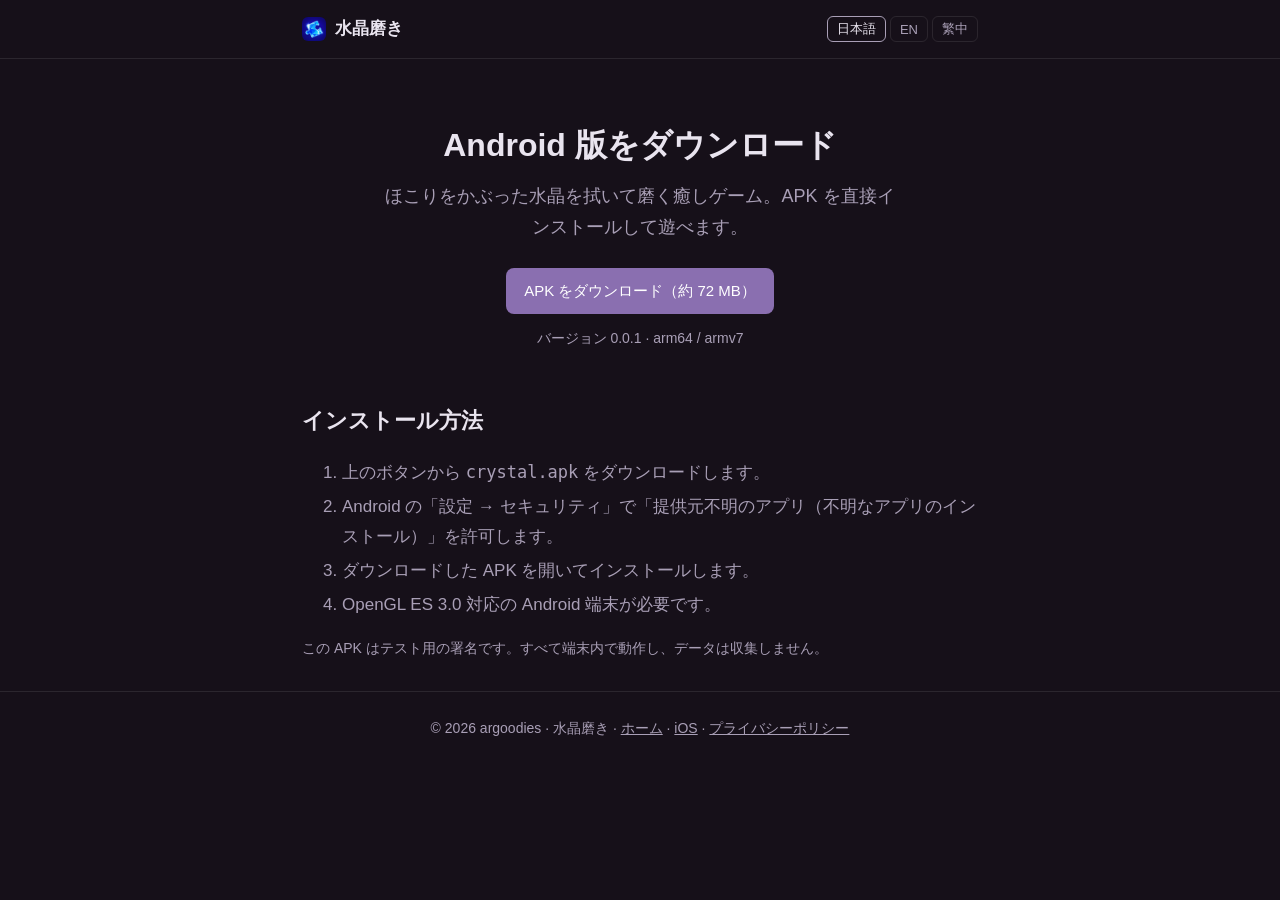
==== android.html @ 00c22265 "Pages: add Android (APK) and iOS (TestFlight) download pages android.html links to the GitHub releas" ====
<!doctype html>
<html lang="ja" data-lang="ja">
<head>
<meta charset="utf-8">
<meta name="viewport" content="width=device-width,initial-scale=1">
<title>Android ダウンロード · 水晶磨き Crystal Polish 擦水晶</title>
<meta name="description" content="水晶磨き / Crystal Polish / 擦水晶 の Android APK をダウンロード。Download the Android APK. 下載 Android APK。">
<meta property="og:title" content="Android ダウンロード · 水晶磨き / Crystal Polish / 擦水晶">
<meta property="og:type" content="website">
<meta property="og:image" content="https://argoodies.github.io/crystal-puzzle-page/icon.png">
<link rel="icon" href="icon.png">
<link rel="apple-touch-icon" href="icon.png">
<link rel="stylesheet" href="style.css">
</head>
<body>
<header class="site"><div class="wrap bar">
  <span class="brand"><img src="icon.png" alt=""><span class="lang-ja">水晶磨き</span><span class="lang-en">Crystal Polish</span><span class="lang-zh">擦水晶</span></span>
  <span class="langbtns"><button data-lang="ja">日本語</button><button data-lang="en">EN</button><button data-lang="zh">繁中</button></span>
</div></header>

<main class="wrap">
  <section class="hero">
    <h1><span class="lang-ja">Android 版をダウンロード</span><span class="lang-en">Download for Android</span><span class="lang-zh">下載 Android 版</span></h1>
    <p class="tag">
      <span class="lang-ja">ほこりをかぶった水晶を拭いて磨く癒しゲーム。APK を直接インストールして遊べます。</span>
      <span class="lang-en">A relaxing game: wipe the dust off a crystal and polish it. Install the APK directly.</span>
      <span class="lang-zh">擦去灰塵、打磨透亮水晶的癒療遊戲。直接安裝 APK 即可遊玩。</span>
    </p>
    <div class="cta">
      <a class="btn primary" href="https://github.com/argoodies/crystal-puzzle/releases/download/android-v0.0.1/crystal.apk">
        <span class="lang-ja">APK をダウンロード（約 72 MB）</span><span class="lang-en">Download APK (~72 MB)</span><span class="lang-zh">下載 APK（約 72 MB）</span>
      </a>
    </div>
    <p class="tag" style="font-size:14px;margin-top:12px">
      <span class="lang-ja">バージョン 0.0.1 · arm64 / armv7</span>
      <span class="lang-en">Version 0.0.1 · arm64 / armv7</span>
      <span class="lang-zh">版本 0.0.1 · arm64 / armv7</span>
    </p>
  </section>

  <section>
    <h2><span class="lang-ja">インストール方法</span><span class="lang-en">How to install</span><span class="lang-zh">安裝方式</span></h2>
    <div class="lang-ja"><ol class="muted">
      <li>上のボタンから <code>crystal.apk</code> をダウンロードします。</li>
      <li>Android の「設定 → セキュリティ」で「提供元不明のアプリ（不明なアプリのインストール）」を許可します。</li>
      <li>ダウンロードした APK を開いてインストールします。</li>
      <li>OpenGL ES 3.0 対応の Android 端末が必要です。</li>
    </ol></div>
    <div class="lang-en"><ol class="muted">
      <li>Tap the button above to download <code>crystal.apk</code>.</li>
      <li>In Android Settings → Security, allow "Install unknown apps" for your browser or file manager.</li>
      <li>Open the downloaded APK and install it.</li>
      <li>Requires an Android device with OpenGL ES 3.0.</li>
    </ol></div>
    <div class="lang-zh"><ol class="muted">
      <li>點上方按鈕下載 <code>crystal.apk</code>。</li>
      <li>在 Android「設定 → 安全性」允許瀏覽器或檔案管理員「安裝未知的應用程式」。</li>
      <li>開啟下載好的 APK 並安裝。</li>
      <li>需要支援 OpenGL ES 3.0 的 Android 裝置。</li>
    </ol></div>
    <p class="muted" style="font-size:14px">
      <span class="lang-ja">この APK はテスト用の署名です。すべて端末内で動作し、データは収集しません。</span>
      <span class="lang-en">This APK is signed with a test key. It runs entirely on your device and collects no data.</span>
      <span class="lang-zh">此 APK 為測試簽名。全程在你的裝置本機運行，不收集任何資料。</span>
    </p>
  </section>
</main>

<footer class="site"><div class="wrap">
  <span class="lang-ja">© 2026 argoodies · 水晶磨き · <a href="index.html">ホーム</a> · <a href="ios.html">iOS</a> · <a href="privacy.html">プライバシーポリシー</a></span>
  <span class="lang-en">© 2026 argoodies · Crystal Polish · <a href="index.html">Home</a> · <a href="ios.html">iOS</a> · <a href="privacy.html">Privacy</a></span>
  <span class="lang-zh">© 2026 argoodies · 擦水晶 · <a href="index.html">首頁</a> · <a href="ios.html">iOS</a> · <a href="privacy.html">隱私權政策</a></span>
</div></footer>
<script src="lang.js"></script>
</body>
</html>
---- style.css ----
:root{
  --bg:#161019; --panel:#1f1726; --ink:#e9e4ef; --muted:#a99fb6;
  --accent:#8a6fb0; --line:rgba(255,255,255,.09);
}
*{box-sizing:border-box}
body{
  margin:0; background:var(--bg); color:var(--ink);
  font-size:17px; line-height:1.75;
  font-family:-apple-system,BlinkMacSystemFont,"Segoe UI","PingFang SC","Noto Sans CJK SC",sans-serif;
}
a{color:var(--ink)}
a:hover{color:#fff}
.wrap{max-width:720px; margin:0 auto; padding:0 22px}

header.site{border-bottom:1px solid var(--line)}
.bar{display:flex; align-items:center; gap:12px; height:58px}
.brand{display:flex; align-items:center; gap:9px; font-weight:600}
.brand img{width:24px; height:24px; border-radius:6px}
nav.links{margin-left:auto; display:flex; gap:16px; font-size:15px}
nav.links a{color:var(--muted); text-decoration:none}
nav.links a:hover{color:var(--ink)}
.langbtns{display:flex; gap:4px; margin-left:auto}
.langbtns button{cursor:pointer; border:1px solid var(--line); background:transparent; color:var(--muted);
  border-radius:6px; padding:3px 9px; font-size:13px}
.langbtns button.active{color:var(--ink); border-color:var(--muted)}

.hero{padding:52px 0 30px; text-align:center}
h1{font-size:32px; margin:.2em 0; font-weight:700}
.tag{color:var(--muted); font-size:18px; max-width:520px; margin:.4em auto 0}
.cta{margin-top:24px; display:flex; gap:10px; justify-content:center; flex-wrap:wrap}
.btn{display:inline-block; padding:10px 18px; border-radius:8px; text-decoration:none; font-size:15px}
.btn.primary{background:var(--accent); color:#fff}
.btn.ghost{border:1px solid var(--line); color:var(--ink)}

section{padding:22px 0}
h2{font-size:22px; margin:0 0 .5em}
h3{font-size:17px; margin:1.3em 0 .2em; color:var(--ink)}
p{margin:.6em 0}
.muted{color:var(--muted)}
ul{padding-left:20px} li{margin:.25em 0}
.feat{list-style:none; padding:0; margin:12px 0}
.feat li{padding:9px 0; border-top:1px solid var(--line); color:var(--muted)}
.feat li b{color:var(--ink); font-weight:600}
.doc{margin:6px 0 34px}
.doc h2{margin-top:.2em}
.date{color:var(--muted); font-size:14px}
footer.site{border-top:1px solid var(--line); padding:24px 0; color:var(--muted); font-size:14px; text-align:center}
footer.site a{color:var(--muted)}
/* 未激活的语言隐藏；激活的语言不加 display 规则 → 保持元素本身的 inline/block */
html:not([data-lang="ja"]) .lang-ja{display:none}
html:not([data-lang="en"]) .lang-en{display:none}
html:not([data-lang="zh"]) .lang-zh{display:none}
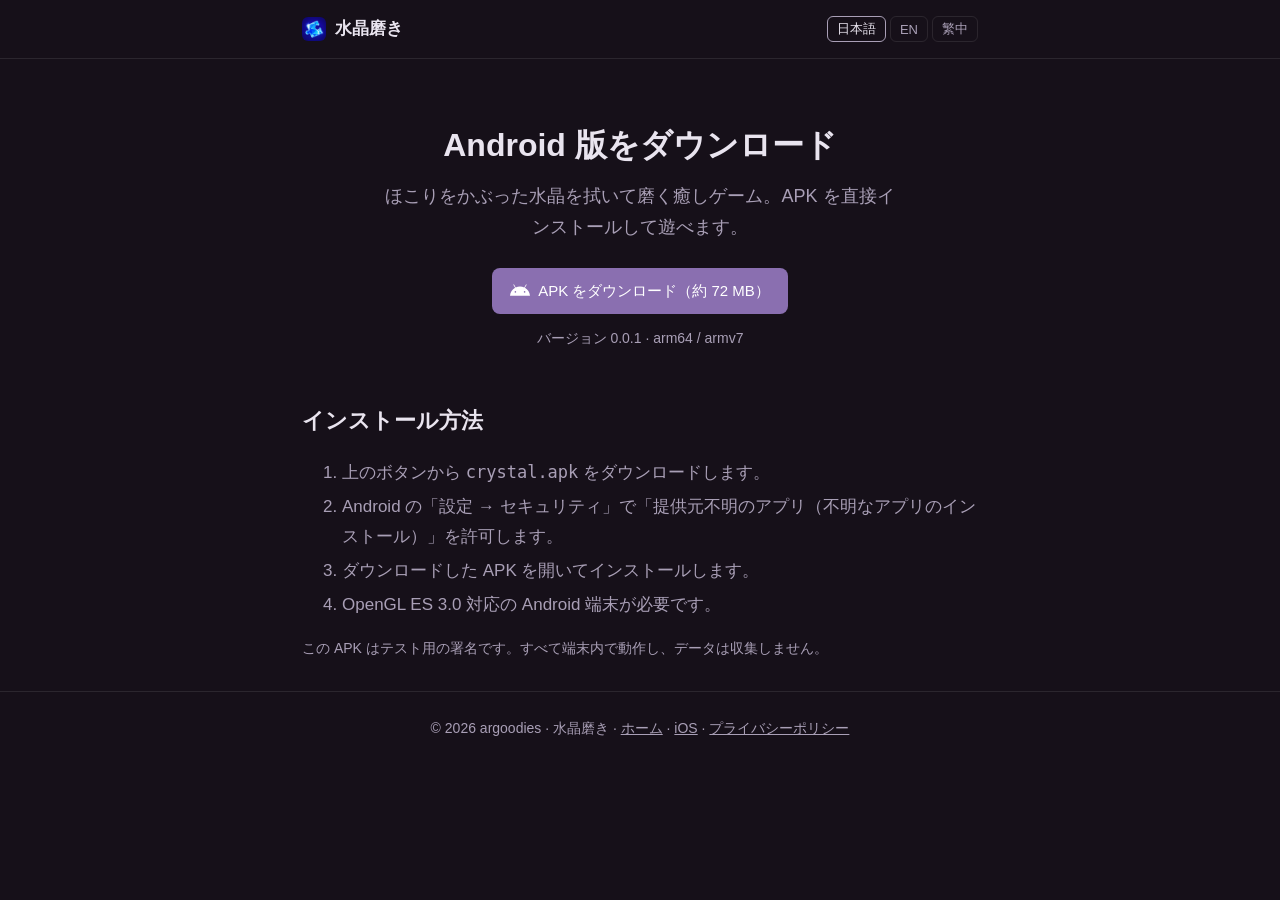
==== commit c6db7262: "Pages: add Apple and Android logos to the download buttons Co-Authored-By: Claude Opus 4.8 <noreply@" ====
--- a/android.html
+++ b/android.html
@@ -28,7 +28,7 @@
     </p>
     <div class="cta">
       <a class="btn primary" href="https://github.com/argoodies/crystal-puzzle/releases/download/android-v0.0.1/crystal.apk">
-        <span class="lang-ja">APK をダウンロード（約 72 MB）</span><span class="lang-en">Download APK (~72 MB)</span><span class="lang-zh">下載 APK（約 72 MB）</span>
+        <svg viewBox="0 0 24 24" width="20" height="20" fill="currentColor" style="vertical-align:-4px;margin-right:8px" aria-hidden="true"><path d="M17.523 15.3414c-.5511 0-.9993-.4486-.9993-.9997s.4482-.9993.9993-.9993c.5511 0 .9993.4482.9993.9993.0001.5511-.4482.9997-.9993.9997m-11.046 0c-.5511 0-.9993-.4486-.9993-.9997s.4482-.9993.9993-.9993c.5511 0 .9993.4482.9993.9993 0 .5511-.4483.9997-.9993.9997m11.4045-6.02l1.9973-3.4592a.416.416 0 00-.1521-.5676.416.416 0 00-.5676.1521l-2.0223 3.503C15.5902 8.2439 13.8533 7.8508 12 7.8508s-3.5902.3931-5.1367 1.0989L4.841 5.4467a.4161.4161 0 00-.5676-.1521.4157.4157 0 00-.1521.5676l1.9973 3.4592C2.6889 11.1867.3432 14.6589 0 18.761h24c-.3435-4.1021-2.6892-7.5743-6.1185-9.4396"/></svg><span class="lang-ja">APK をダウンロード（約 72 MB）</span><span class="lang-en">Download APK (~72 MB)</span><span class="lang-zh">下載 APK（約 72 MB）</span>
       </a>
     </div>
     <p class="tag" style="font-size:14px;margin-top:12px">
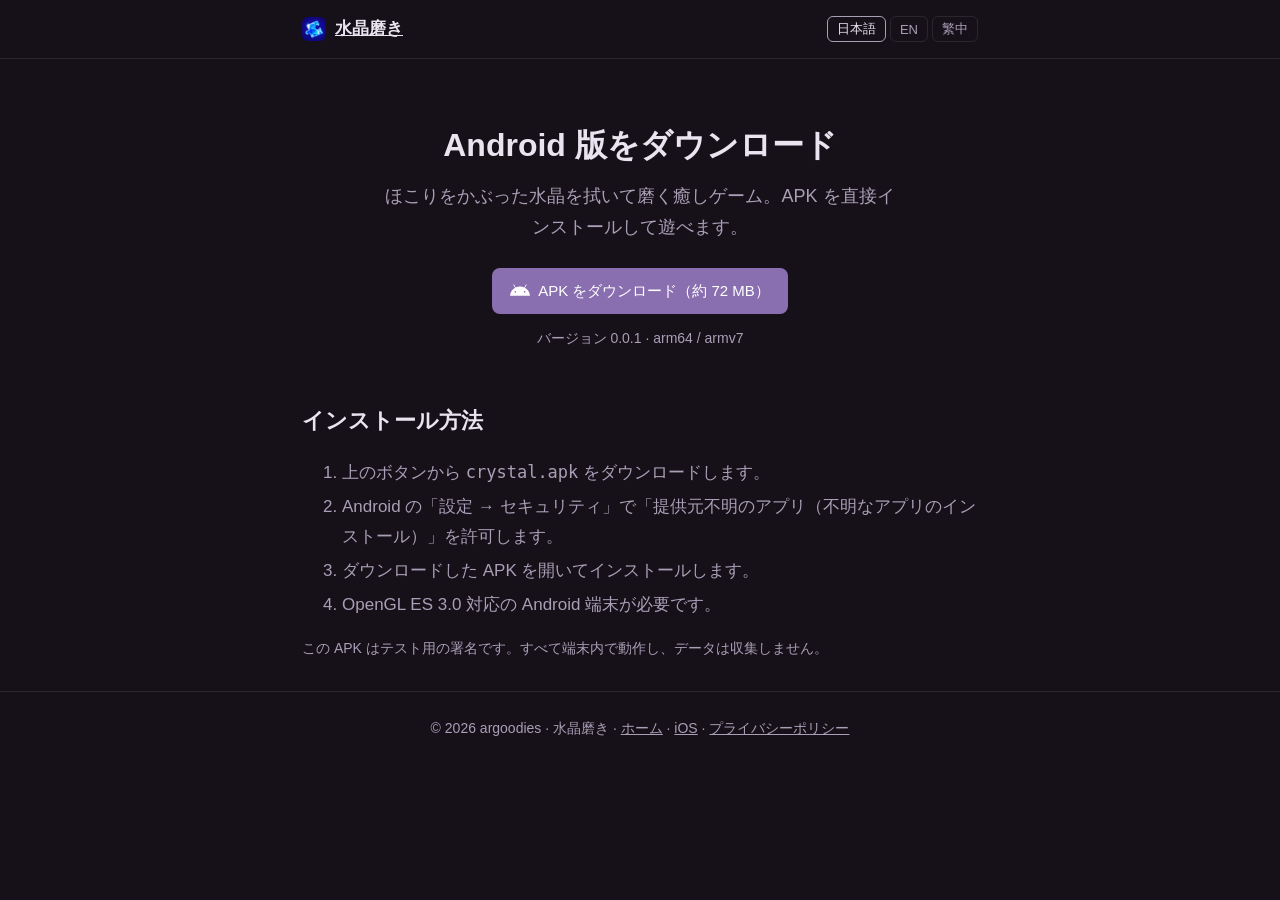
==== commit d262464a: "Pages: rename English name to Crystal Puzzle Co-Authored-By: Claude Opus 4.8 <noreply@anthropic.com>" ====
--- a/android.html
+++ b/android.html
@@ -3,9 +3,9 @@
 <head>
 <meta charset="utf-8">
 <meta name="viewport" content="width=device-width,initial-scale=1">
-<title>Android ダウンロード · 水晶磨き Crystal Polish 擦水晶</title>
-<meta name="description" content="水晶磨き / Crystal Polish / 擦水晶 の Android APK をダウンロード。Download the Android APK. 下載 Android APK。">
-<meta property="og:title" content="Android ダウンロード · 水晶磨き / Crystal Polish / 擦水晶">
+<title>Android ダウンロード · 水晶磨き Crystal Puzzle 擦水晶</title>
+<meta name="description" content="水晶磨き / Crystal Puzzle / 擦水晶 の Android APK をダウンロード。Download the Android APK. 下載 Android APK。">
+<meta property="og:title" content="Android ダウンロード · 水晶磨き / Crystal Puzzle / 擦水晶">
 <meta property="og:type" content="website">
 <meta property="og:image" content="https://argoodies.github.io/crystal-puzzle-page/icon.png">
 <link rel="icon" href="icon.png">
@@ -14,7 +14,7 @@
 </head>
 <body>
 <header class="site"><div class="wrap bar">
-  <span class="brand"><img src="icon.png" alt=""><span class="lang-ja">水晶磨き</span><span class="lang-en">Crystal Polish</span><span class="lang-zh">擦水晶</span></span>
+  <a class="brand" href="index.html"><img src="icon.png" alt=""><span class="lang-ja">水晶磨き</span><span class="lang-en">Crystal Puzzle</span><span class="lang-zh">擦水晶</span></a>
   <span class="langbtns"><button data-lang="ja">日本語</button><button data-lang="en">EN</button><button data-lang="zh">繁中</button></span>
 </div></header>
 
@@ -68,7 +68,7 @@
 
 <footer class="site"><div class="wrap">
   <span class="lang-ja">© 2026 argoodies · 水晶磨き · <a href="index.html">ホーム</a> · <a href="ios.html">iOS</a> · <a href="privacy.html">プライバシーポリシー</a></span>
-  <span class="lang-en">© 2026 argoodies · Crystal Polish · <a href="index.html">Home</a> · <a href="ios.html">iOS</a> · <a href="privacy.html">Privacy</a></span>
+  <span class="lang-en">© 2026 argoodies · Crystal Puzzle · <a href="index.html">Home</a> · <a href="ios.html">iOS</a> · <a href="privacy.html">Privacy</a></span>
   <span class="lang-zh">© 2026 argoodies · 擦水晶 · <a href="index.html">首頁</a> · <a href="ios.html">iOS</a> · <a href="privacy.html">隱私權政策</a></span>
 </div></footer>
 <script src="lang.js"></script>
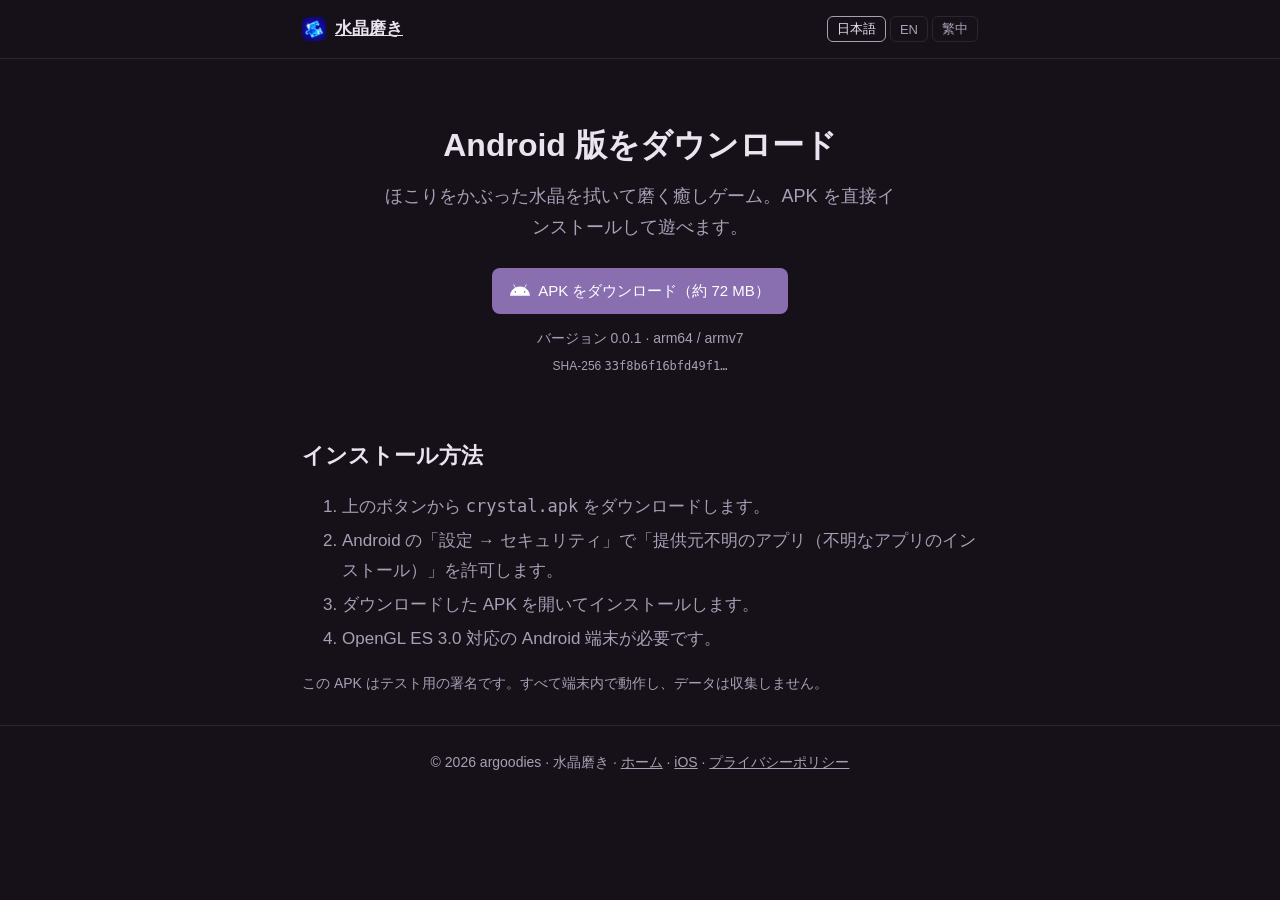
==== commit be00f24f: "Pages: shorten the displayed APK SHA-256 to a 16-char prefix Co-Authored-By: Claude Opus 4.8 <norepl" ====
--- a/android.html
+++ b/android.html
@@ -27,7 +27,7 @@
       <span class="lang-zh">擦去灰塵、打磨透亮水晶的癒療遊戲。直接安裝 APK 即可遊玩。</span>
     </p>
     <div class="cta">
-      <a class="btn primary" href="https://github.com/argoodies/crystal-puzzle/releases/download/android-v0.0.1/crystal.apk">
+      <a class="btn primary" href="crystal.apk">
         <svg viewBox="0 0 24 24" width="20" height="20" fill="currentColor" style="vertical-align:-4px;margin-right:8px" aria-hidden="true"><path d="M17.523 15.3414c-.5511 0-.9993-.4486-.9993-.9997s.4482-.9993.9993-.9993c.5511 0 .9993.4482.9993.9993.0001.5511-.4482.9997-.9993.9997m-11.046 0c-.5511 0-.9993-.4486-.9993-.9997s.4482-.9993.9993-.9993c.5511 0 .9993.4482.9993.9993 0 .5511-.4483.9997-.9993.9997m11.4045-6.02l1.9973-3.4592a.416.416 0 00-.1521-.5676.416.416 0 00-.5676.1521l-2.0223 3.503C15.5902 8.2439 13.8533 7.8508 12 7.8508s-3.5902.3931-5.1367 1.0989L4.841 5.4467a.4161.4161 0 00-.5676-.1521.4157.4157 0 00-.1521.5676l1.9973 3.4592C2.6889 11.1867.3432 14.6589 0 18.761h24c-.3435-4.1021-2.6892-7.5743-6.1185-9.4396"/></svg><span class="lang-ja">APK をダウンロード（約 72 MB）</span><span class="lang-en">Download APK (~72 MB)</span><span class="lang-zh">下載 APK（約 72 MB）</span>
       </a>
     </div>
@@ -35,6 +35,9 @@
       <span class="lang-ja">バージョン 0.0.1 · arm64 / armv7</span>
       <span class="lang-en">Version 0.0.1 · arm64 / armv7</span>
       <span class="lang-zh">版本 0.0.1 · arm64 / armv7</span>
+    </p>
+    <p style="font-size:12px;margin-top:6px;color:var(--muted)">
+      SHA-256 <code>33f8b6f16bfd49f1…</code>
     </p>
   </section>
 
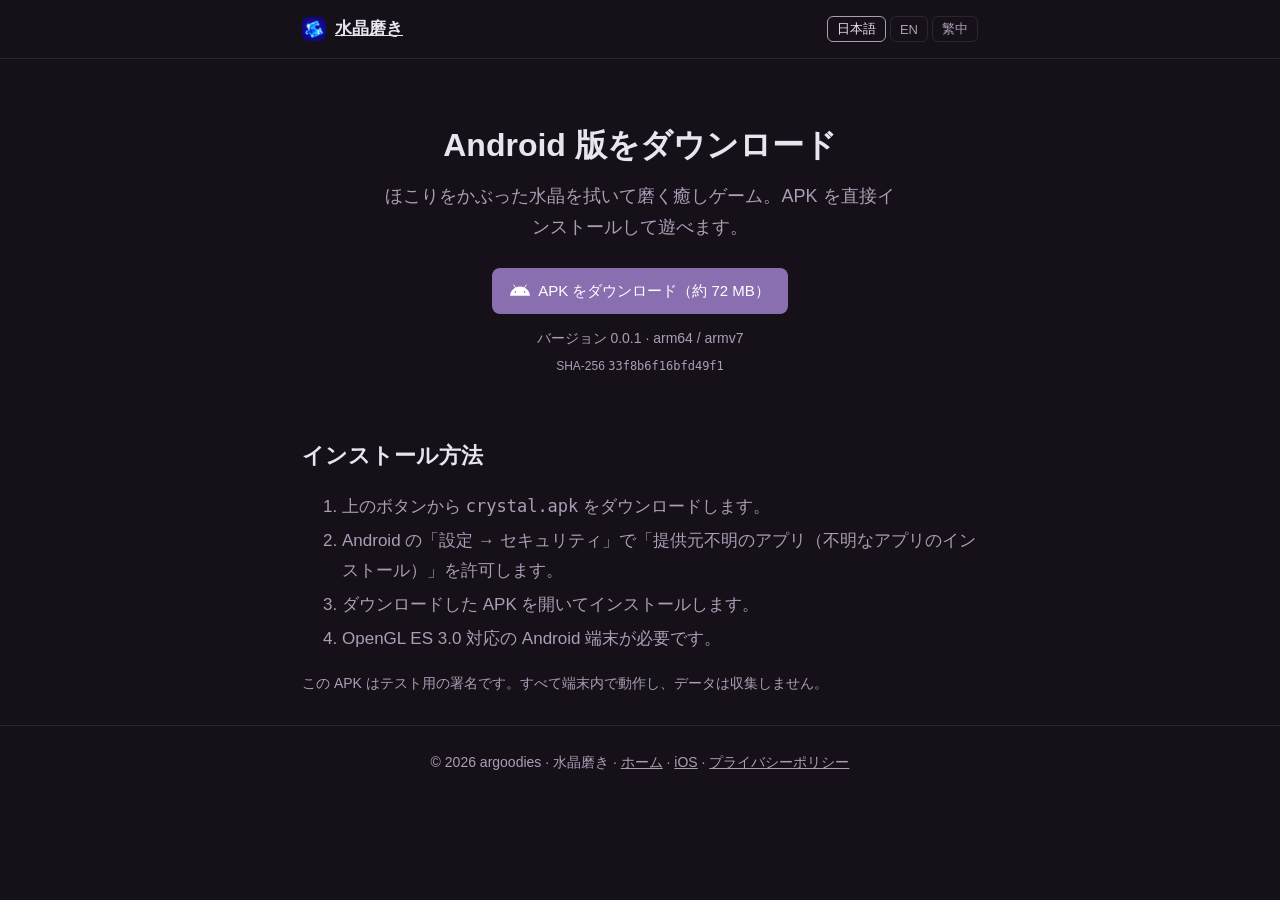
==== commit 6d9a36be: "Pages: drop the ellipsis on the displayed APK hash Co-Authored-By: Claude Opus 4.8 <noreply@anthropi" ====
--- a/android.html
+++ b/android.html
@@ -37,7 +37,7 @@
       <span class="lang-zh">版本 0.0.1 · arm64 / armv7</span>
     </p>
     <p style="font-size:12px;margin-top:6px;color:var(--muted)">
-      SHA-256 <code>33f8b6f16bfd49f1…</code>
+      SHA-256 <code>33f8b6f16bfd49f1</code>
     </p>
   </section>
 
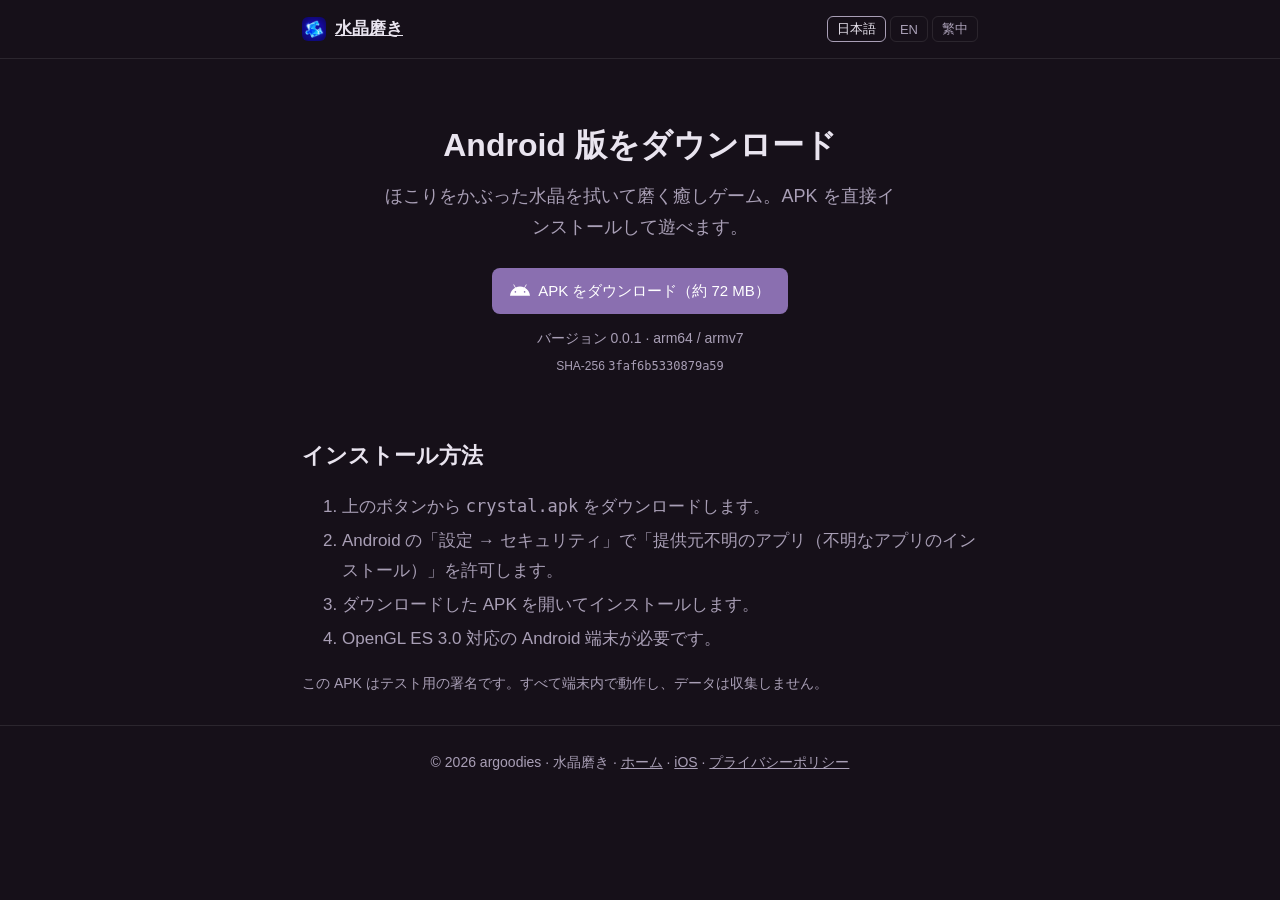
==== commit 593dad85: "Pages: Android download -> r5 (transparent crystal icon) Co-Authored-By: Claude Opus 4.8 <noreply@an" ====
--- a/android.html
+++ b/android.html
@@ -27,7 +27,7 @@
       <span class="lang-zh">擦去灰塵、打磨透亮水晶的癒療遊戲。直接安裝 APK 即可遊玩。</span>
     </p>
     <div class="cta">
-      <a class="btn primary" href="crystal.apk">
+      <a class="btn primary" href="https://github.com/argoodies/crystal-puzzle/releases/download/android-0.0.1-r5/crystal.apk">
         <svg viewBox="0 0 24 24" width="20" height="20" fill="currentColor" style="vertical-align:-4px;margin-right:8px" aria-hidden="true"><path d="M17.523 15.3414c-.5511 0-.9993-.4486-.9993-.9997s.4482-.9993.9993-.9993c.5511 0 .9993.4482.9993.9993.0001.5511-.4482.9997-.9993.9997m-11.046 0c-.5511 0-.9993-.4486-.9993-.9997s.4482-.9993.9993-.9993c.5511 0 .9993.4482.9993.9993 0 .5511-.4483.9997-.9993.9997m11.4045-6.02l1.9973-3.4592a.416.416 0 00-.1521-.5676.416.416 0 00-.5676.1521l-2.0223 3.503C15.5902 8.2439 13.8533 7.8508 12 7.8508s-3.5902.3931-5.1367 1.0989L4.841 5.4467a.4161.4161 0 00-.5676-.1521.4157.4157 0 00-.1521.5676l1.9973 3.4592C2.6889 11.1867.3432 14.6589 0 18.761h24c-.3435-4.1021-2.6892-7.5743-6.1185-9.4396"/></svg><span class="lang-ja">APK をダウンロード（約 72 MB）</span><span class="lang-en">Download APK (~72 MB)</span><span class="lang-zh">下載 APK（約 72 MB）</span>
       </a>
     </div>
@@ -37,7 +37,7 @@
       <span class="lang-zh">版本 0.0.1 · arm64 / armv7</span>
     </p>
     <p style="font-size:12px;margin-top:6px;color:var(--muted)">
-      SHA-256 <code>33f8b6f16bfd49f1</code>
+      SHA-256 <code>3faf6b5330879a59</code>
     </p>
   </section>
 
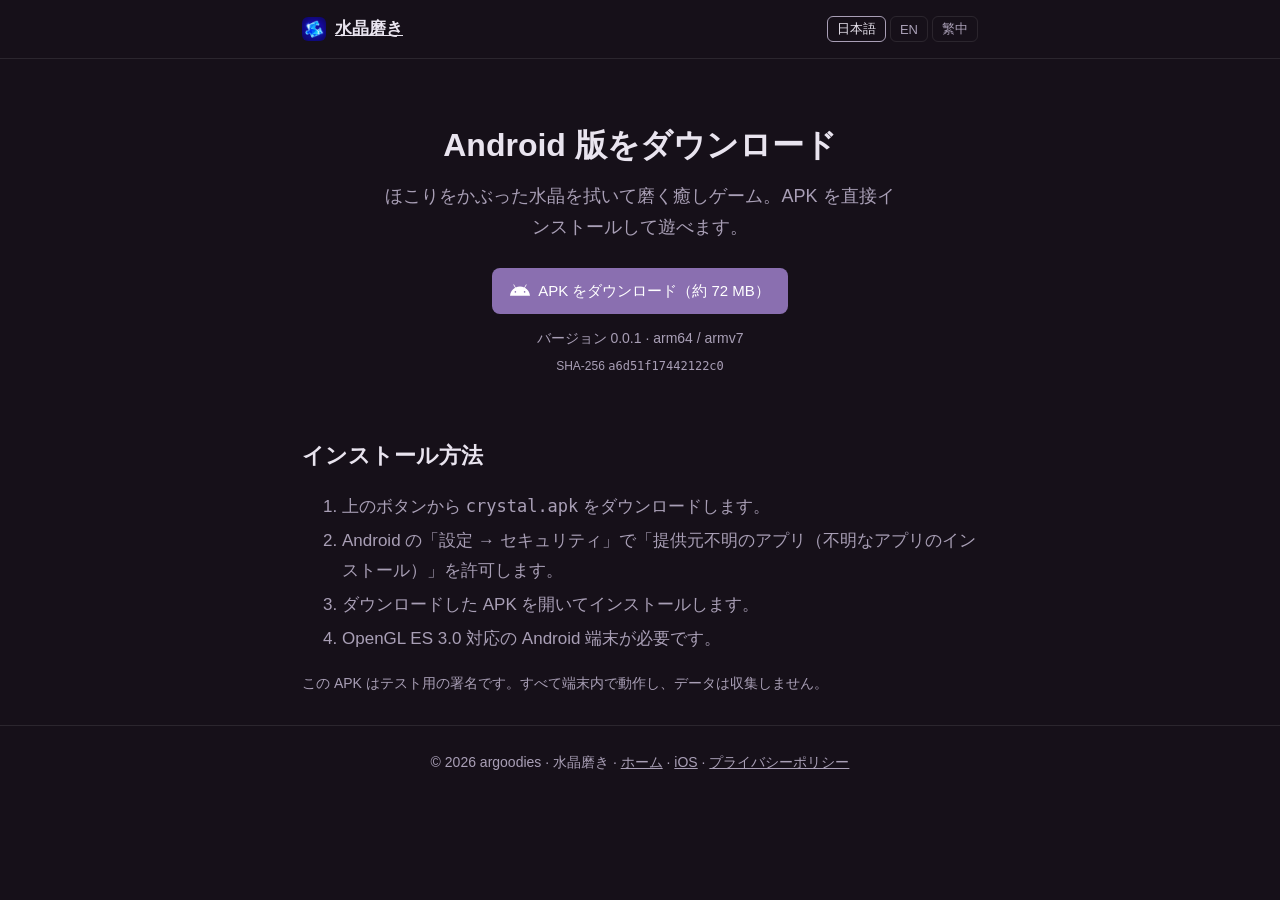
==== commit e522a7ad: "Pages: Android download -> r6 (bigger crystal icon) Co-Authored-By: Claude Opus 4.8 <noreply@anthrop" ====
--- a/android.html
+++ b/android.html
@@ -27,7 +27,7 @@
       <span class="lang-zh">擦去灰塵、打磨透亮水晶的癒療遊戲。直接安裝 APK 即可遊玩。</span>
     </p>
     <div class="cta">
-      <a class="btn primary" href="https://github.com/argoodies/crystal-puzzle/releases/download/android-0.0.1-r5/crystal.apk">
+      <a class="btn primary" href="https://github.com/argoodies/crystal-puzzle/releases/download/android-0.0.1-r6/crystal.apk">
         <svg viewBox="0 0 24 24" width="20" height="20" fill="currentColor" style="vertical-align:-4px;margin-right:8px" aria-hidden="true"><path d="M17.523 15.3414c-.5511 0-.9993-.4486-.9993-.9997s.4482-.9993.9993-.9993c.5511 0 .9993.4482.9993.9993.0001.5511-.4482.9997-.9993.9997m-11.046 0c-.5511 0-.9993-.4486-.9993-.9997s.4482-.9993.9993-.9993c.5511 0 .9993.4482.9993.9993 0 .5511-.4483.9997-.9993.9997m11.4045-6.02l1.9973-3.4592a.416.416 0 00-.1521-.5676.416.416 0 00-.5676.1521l-2.0223 3.503C15.5902 8.2439 13.8533 7.8508 12 7.8508s-3.5902.3931-5.1367 1.0989L4.841 5.4467a.4161.4161 0 00-.5676-.1521.4157.4157 0 00-.1521.5676l1.9973 3.4592C2.6889 11.1867.3432 14.6589 0 18.761h24c-.3435-4.1021-2.6892-7.5743-6.1185-9.4396"/></svg><span class="lang-ja">APK をダウンロード（約 72 MB）</span><span class="lang-en">Download APK (~72 MB)</span><span class="lang-zh">下載 APK（約 72 MB）</span>
       </a>
     </div>
@@ -37,7 +37,7 @@
       <span class="lang-zh">版本 0.0.1 · arm64 / armv7</span>
     </p>
     <p style="font-size:12px;margin-top:6px;color:var(--muted)">
-      SHA-256 <code>3faf6b5330879a59</code>
+      SHA-256 <code>a6d51f17442122c0</code>
     </p>
   </section>
 
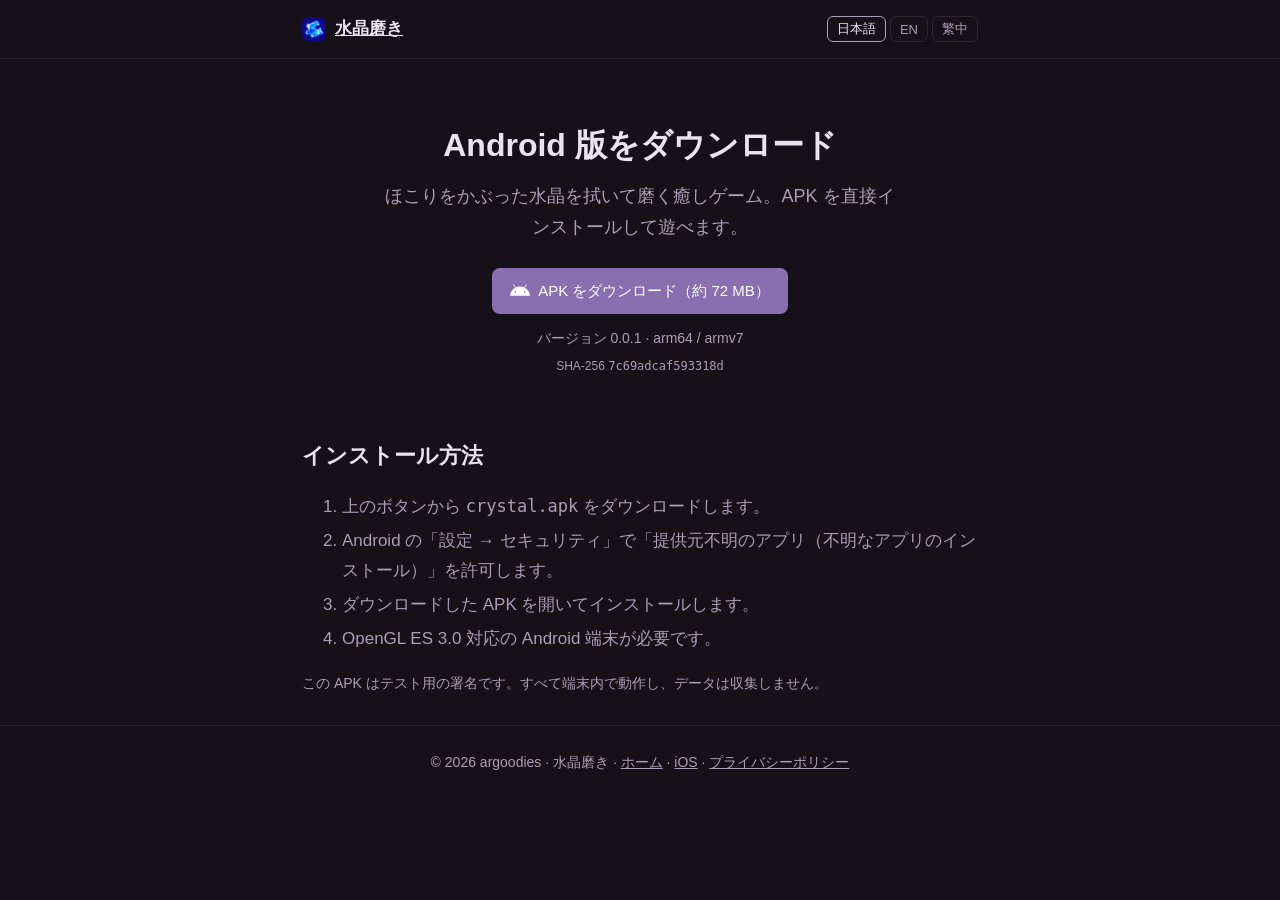
==== commit 9525d460: "page: point Android download to r9, update SHA-256 Co-Authored-By: Claude Opus 4.8 <noreply@anthropi" ====
--- a/android.html
+++ b/android.html
@@ -27,7 +27,7 @@
       <span class="lang-zh">擦去灰塵、打磨透亮水晶的癒療遊戲。直接安裝 APK 即可遊玩。</span>
     </p>
     <div class="cta">
-      <a class="btn primary" href="https://github.com/argoodies/crystal-puzzle/releases/download/android-0.0.1-r6/crystal.apk">
+      <a class="btn primary" href="https://github.com/argoodies/crystal-puzzle/releases/download/android-0.0.1-r9/crystal.apk">
         <svg viewBox="0 0 24 24" width="20" height="20" fill="currentColor" style="vertical-align:-4px;margin-right:8px" aria-hidden="true"><path d="M17.523 15.3414c-.5511 0-.9993-.4486-.9993-.9997s.4482-.9993.9993-.9993c.5511 0 .9993.4482.9993.9993.0001.5511-.4482.9997-.9993.9997m-11.046 0c-.5511 0-.9993-.4486-.9993-.9997s.4482-.9993.9993-.9993c.5511 0 .9993.4482.9993.9993 0 .5511-.4483.9997-.9993.9997m11.4045-6.02l1.9973-3.4592a.416.416 0 00-.1521-.5676.416.416 0 00-.5676.1521l-2.0223 3.503C15.5902 8.2439 13.8533 7.8508 12 7.8508s-3.5902.3931-5.1367 1.0989L4.841 5.4467a.4161.4161 0 00-.5676-.1521.4157.4157 0 00-.1521.5676l1.9973 3.4592C2.6889 11.1867.3432 14.6589 0 18.761h24c-.3435-4.1021-2.6892-7.5743-6.1185-9.4396"/></svg><span class="lang-ja">APK をダウンロード（約 72 MB）</span><span class="lang-en">Download APK (~72 MB)</span><span class="lang-zh">下載 APK（約 72 MB）</span>
       </a>
     </div>
@@ -37,7 +37,7 @@
       <span class="lang-zh">版本 0.0.1 · arm64 / armv7</span>
     </p>
     <p style="font-size:12px;margin-top:6px;color:var(--muted)">
-      SHA-256 <code>a6d51f17442122c0</code>
+      SHA-256 <code>7c69adcaf593318d</code>
     </p>
   </section>
 
